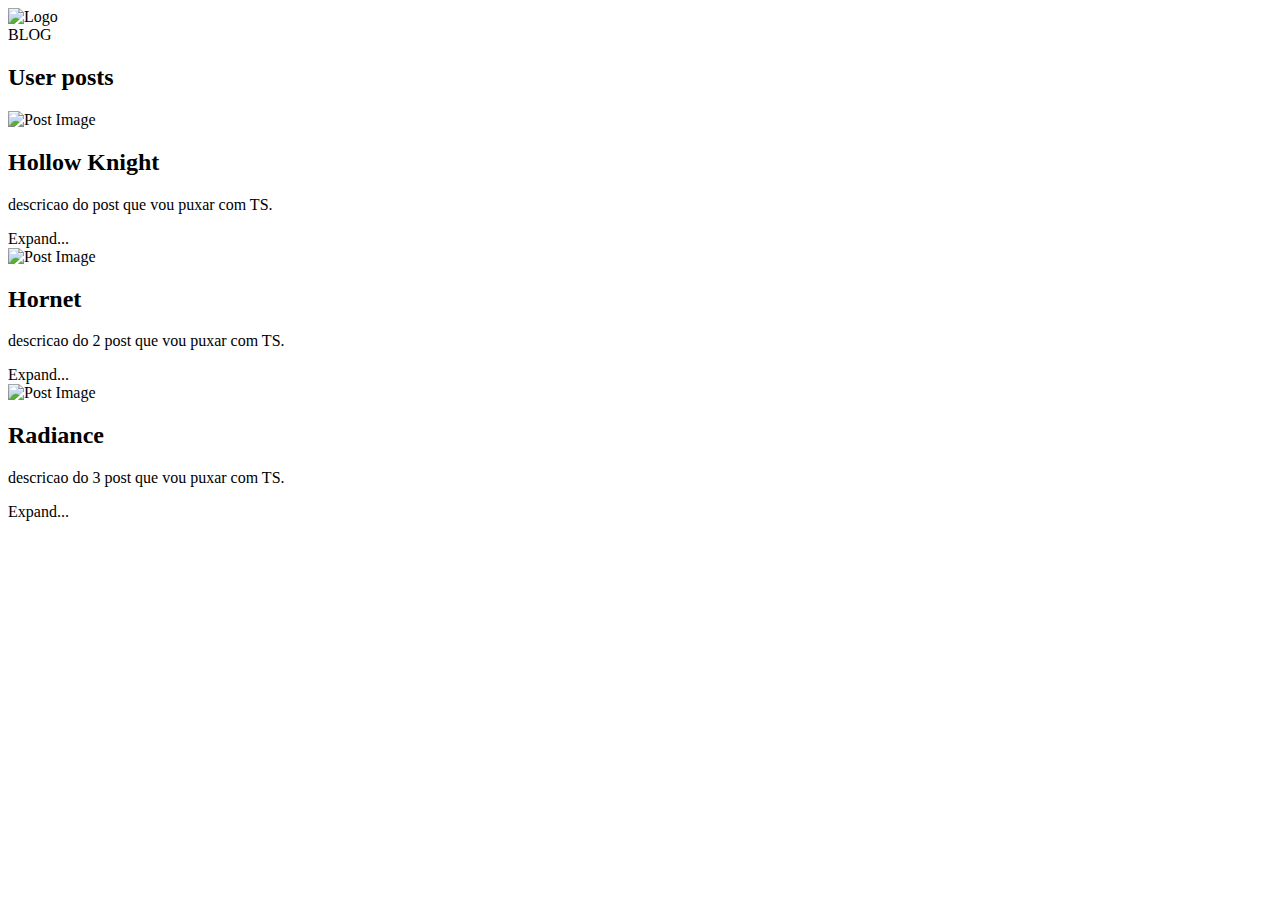
==== index.html @ 04d4fe0a "PÁGINA HOME ADICIONADA" ====
<!DOCTYPE html>
<html lang="en">
<head>
    <meta charset="UTF-8">
    <meta name="viewport" content="width=device-width, initial-scale=1.0">
    <title>Blog</title>
</head>
<body>
    <section class="container">
        <header class="header">
            <img class="logo" src="img/logomarca.png" alt="Logo" />
            <section class="title">BLOG</section>
            <link rel="stylesheet" type="text/css" href="style.css">
        </header>
        <section class="user-posts">
            <div class="user-posts-container">
                <h2 class="user-posts-title">User posts</h2>
                <div class="user-posts-divider"></div>
            </div>
        </section>
        <article class="post">
            <section class="post-content">
                <img class="post-image" src="img/hollowknight.png" alt="Post Image" />
                <h2 class="post-title"> Hollow Knight</h2>
                <section class="description">
                    <p>
                        descricao do post que vou puxar com TS.
                    </p>
                </section>
                <section class="expand">Expand...</div>
            </section>
        </article>
        <article class="post">
            <section class="post-content">
                <img class="post-image" src="img/hornet.png" alt="Post Image" />
                <h2 class="post-title"> Hornet </h2>
                <section class="description">
                    <p>
                        descricao do 2 post que vou puxar com TS.
                    </p>
                </section>
                <section class="expand">Expand...</div>
            </section>
        </article>
        <article class="post">
            <section class="post-content">
                <img class="post-image" src="img/radiance.png" alt="Post Image" />
                <h2 class="post-title"> Radiance </h2>
                <section class="description">
                    <p>
                        descricao do  3 post que vou puxar com TS.
                    </p>
                </section>
                <section class="expand">Expand...</div>
            </section>
        </article>
    </section>
</body>
</html>
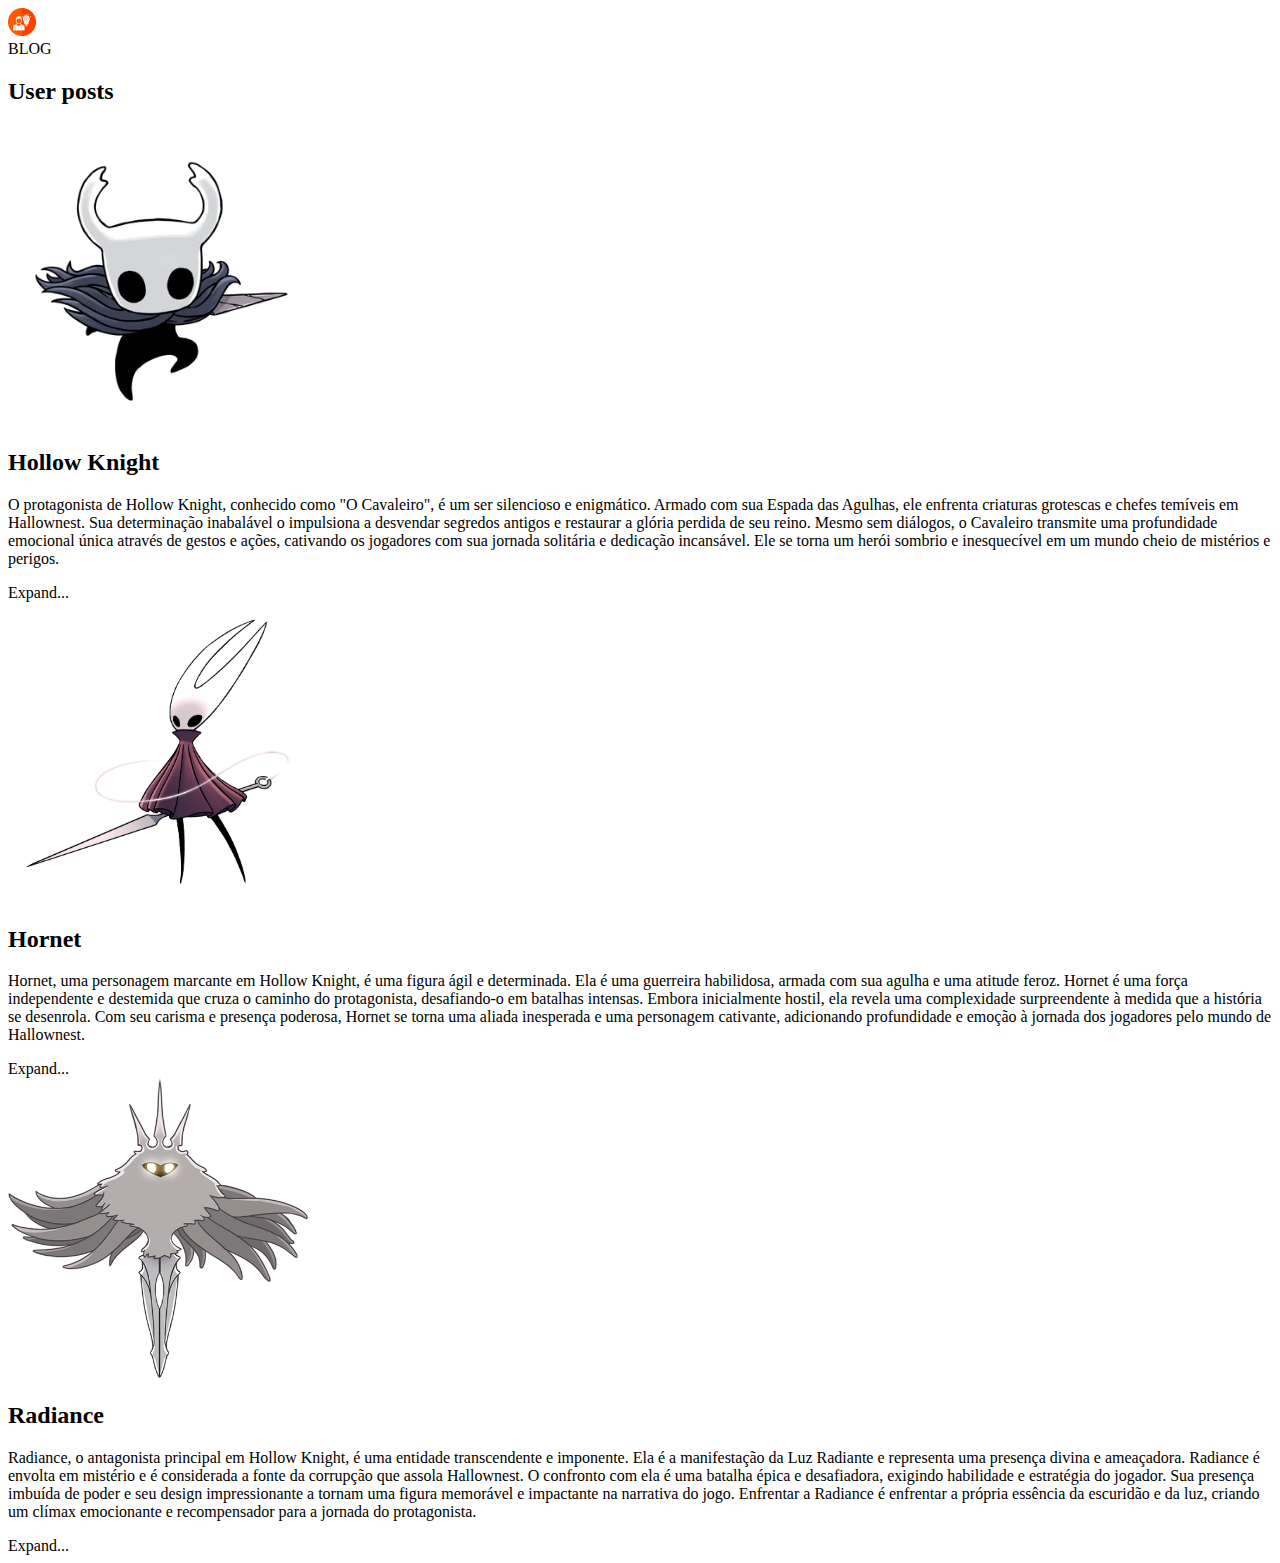
==== commit f12a96b6: "DESCRIÇÕES ATUALIZADAS" ====
--- a/index.html
+++ b/index.html
@@ -24,7 +24,12 @@
                 <h2 class="post-title"> Hollow Knight</h2>
                 <section class="description">
                     <p>
-                        descricao do post que vou puxar com TS.
+                        O protagonista de Hollow Knight, conhecido como "O Cavaleiro", é um ser silencioso e enigmático. Armado com sua
+                        Espada das Agulhas, ele enfrenta criaturas grotescas e chefes temíveis em Hallownest. Sua determinação inabalável o
+                        impulsiona a desvendar segredos antigos e restaurar a glória perdida de seu reino. Mesmo sem diálogos, o Cavaleiro
+                        transmite uma profundidade emocional única através de gestos e ações, cativando os jogadores com sua jornada
+                        solitária e dedicação incansável. Ele se torna um herói sombrio e inesquecível em um mundo cheio de mistérios e
+                        perigos.
                     </p>
                 </section>
                 <section class="expand">Expand...</div>
@@ -36,7 +41,13 @@
                 <h2 class="post-title"> Hornet </h2>
                 <section class="description">
                     <p>
-                        descricao do 2 post que vou puxar com TS.
+                
+                        Hornet, uma personagem marcante em Hollow Knight, é uma figura ágil e determinada. Ela é uma guerreira
+                        habilidosa, armada com sua agulha e uma atitude feroz. Hornet é uma força independente e destemida que cruza o
+                        caminho do protagonista, desafiando-o em batalhas intensas. Embora inicialmente hostil, ela revela uma
+                        complexidade surpreendente à medida que a história se desenrola. Com seu carisma e presença poderosa, Hornet se
+                        torna uma aliada inesperada e uma personagem cativante, adicionando profundidade e emoção à jornada dos
+                        jogadores pelo mundo de Hallownest.
                     </p>
                 </section>
                 <section class="expand">Expand...</div>
@@ -48,7 +59,12 @@
                 <h2 class="post-title"> Radiance </h2>
                 <section class="description">
                     <p>
-                        descricao do  3 post que vou puxar com TS.
+                        Radiance, o antagonista principal em Hollow Knight, é uma entidade transcendente e imponente. Ela é a manifestação da
+                        Luz Radiante e representa uma presença divina e ameaçadora. Radiance é envolta em mistério e é considerada a fonte
+                        da corrupção que assola Hallownest. O confronto com ela é uma batalha épica e desafiadora, exigindo habilidade e
+                        estratégia do jogador. Sua presença imbuída de poder e seu design impressionante a tornam uma figura memorável e
+                        impactante na narrativa do jogo. Enfrentar a Radiance é enfrentar a própria essência da escuridão e da luz, criando
+                        um clímax emocionante e recompensador para a jornada do protagonista.
                     </p>
                 </section>
                 <section class="expand">Expand...</div>
--- a/style.css
+++ b/style.css
@@ -0,0 +1,4 @@
+.post-image{
+    width: 300px;
+    height: 300px;
+}
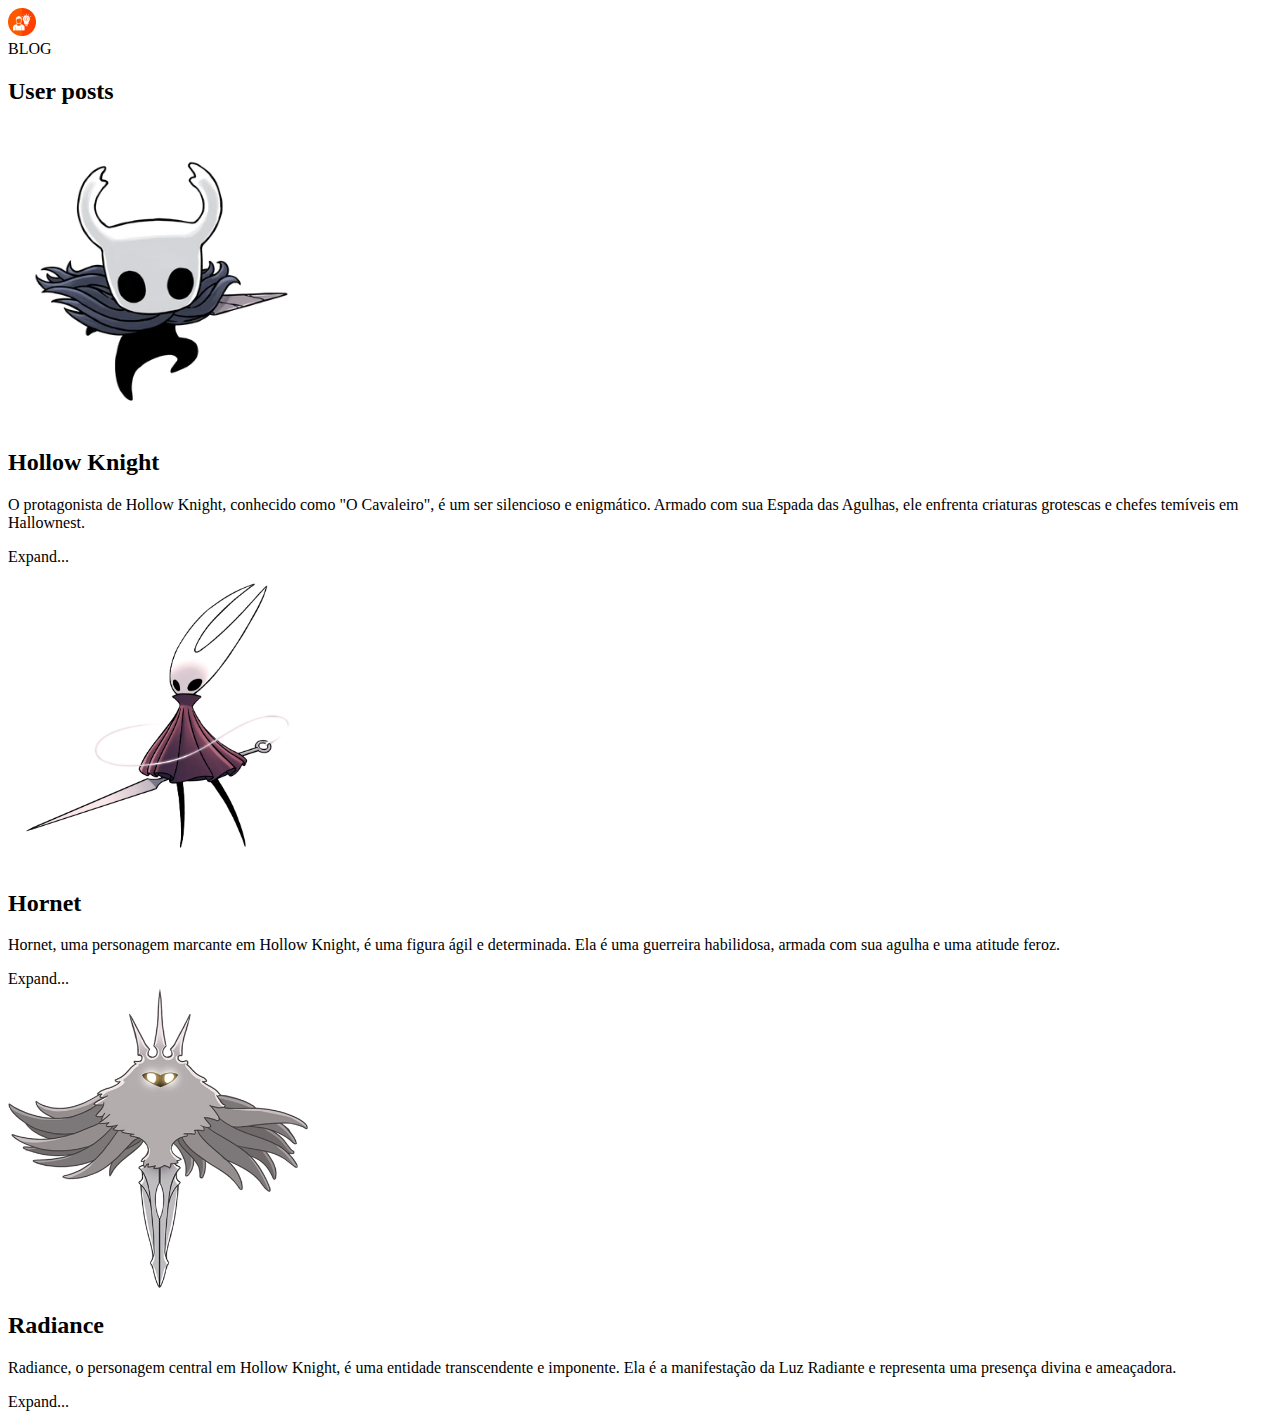
==== commit 0085855e: "Descrições finalizadas" ====
--- a/index.html
+++ b/index.html
@@ -24,12 +24,8 @@
                 <h2 class="post-title"> Hollow Knight</h2>
                 <section class="description">
                     <p>
-                        O protagonista de Hollow Knight, conhecido como "O Cavaleiro", é um ser silencioso e enigmático. Armado com sua
-                        Espada das Agulhas, ele enfrenta criaturas grotescas e chefes temíveis em Hallownest. Sua determinação inabalável o
-                        impulsiona a desvendar segredos antigos e restaurar a glória perdida de seu reino. Mesmo sem diálogos, o Cavaleiro
-                        transmite uma profundidade emocional única através de gestos e ações, cativando os jogadores com sua jornada
-                        solitária e dedicação incansável. Ele se torna um herói sombrio e inesquecível em um mundo cheio de mistérios e
-                        perigos.
+                        O protagonista de Hollow Knight, conhecido como "O Cavaleiro", é um ser silencioso e enigmático.
+                        Armado com sua Espada das Agulhas, ele enfrenta criaturas grotescas e chefes temíveis em Hallownest.
                     </p>
                 </section>
                 <section class="expand">Expand...</div>
@@ -41,13 +37,8 @@
                 <h2 class="post-title"> Hornet </h2>
                 <section class="description">
                     <p>
-                
-                        Hornet, uma personagem marcante em Hollow Knight, é uma figura ágil e determinada. Ela é uma guerreira
-                        habilidosa, armada com sua agulha e uma atitude feroz. Hornet é uma força independente e destemida que cruza o
-                        caminho do protagonista, desafiando-o em batalhas intensas. Embora inicialmente hostil, ela revela uma
-                        complexidade surpreendente à medida que a história se desenrola. Com seu carisma e presença poderosa, Hornet se
-                        torna uma aliada inesperada e uma personagem cativante, adicionando profundidade e emoção à jornada dos
-                        jogadores pelo mundo de Hallownest.
+                        Hornet, uma personagem marcante em Hollow Knight, é uma figura ágil e determinada. Ela é uma guerreira habilidosa,
+                        armada com sua agulha e uma atitude feroz.
                     </p>
                 </section>
                 <section class="expand">Expand...</div>
@@ -59,14 +50,10 @@
                 <h2 class="post-title"> Radiance </h2>
                 <section class="description">
                     <p>
-                        Radiance, o antagonista principal em Hollow Knight, é uma entidade transcendente e imponente. Ela é a manifestação da
-                        Luz Radiante e representa uma presença divina e ameaçadora. Radiance é envolta em mistério e é considerada a fonte
-                        da corrupção que assola Hallownest. O confronto com ela é uma batalha épica e desafiadora, exigindo habilidade e
-                        estratégia do jogador. Sua presença imbuída de poder e seu design impressionante a tornam uma figura memorável e
-                        impactante na narrativa do jogo. Enfrentar a Radiance é enfrentar a própria essência da escuridão e da luz, criando
-                        um clímax emocionante e recompensador para a jornada do protagonista.
+                        Radiance, o personagem central em Hollow Knight, é uma entidade transcendente e imponente. Ela é a manifestação da
+                        Luz Radiante e representa uma presença divina e ameaçadora.
                     </p>
-                </section>
+                    </section>
                 <section class="expand">Expand...</div>
             </section>
         </article>
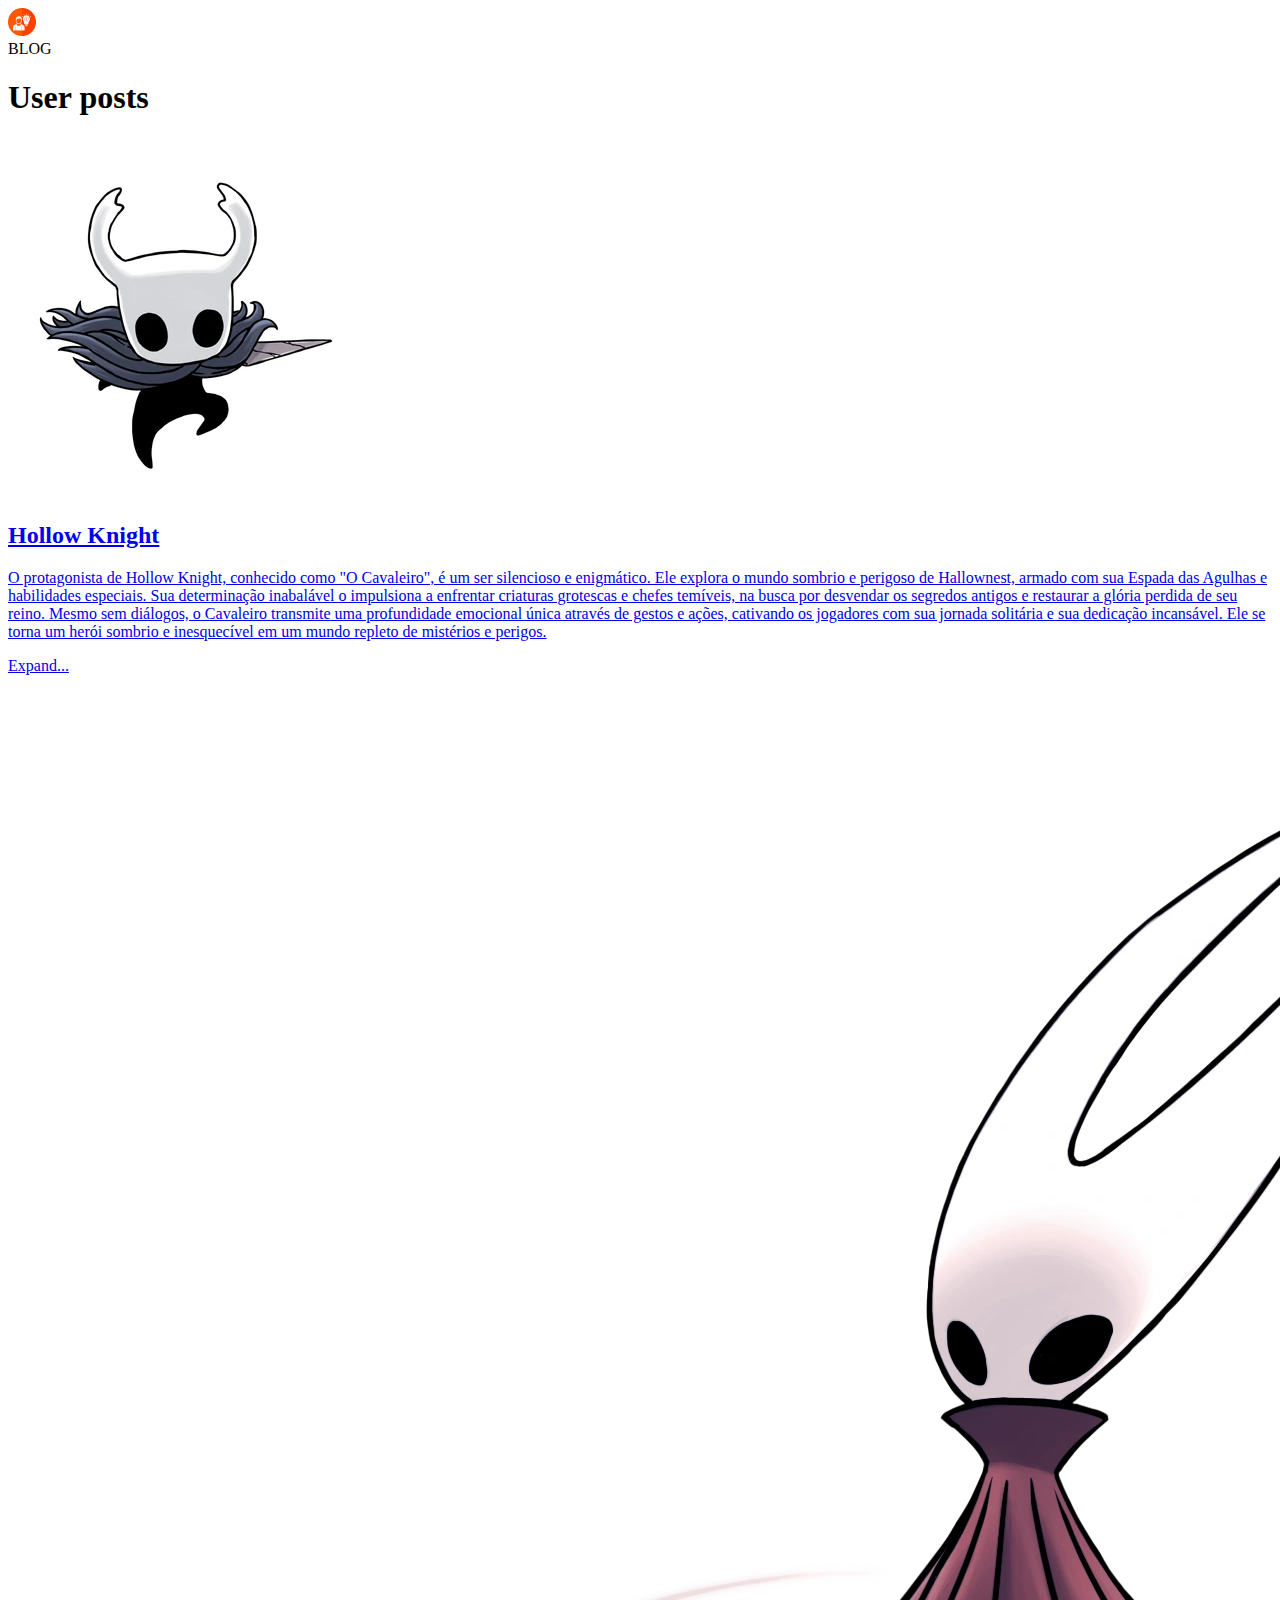
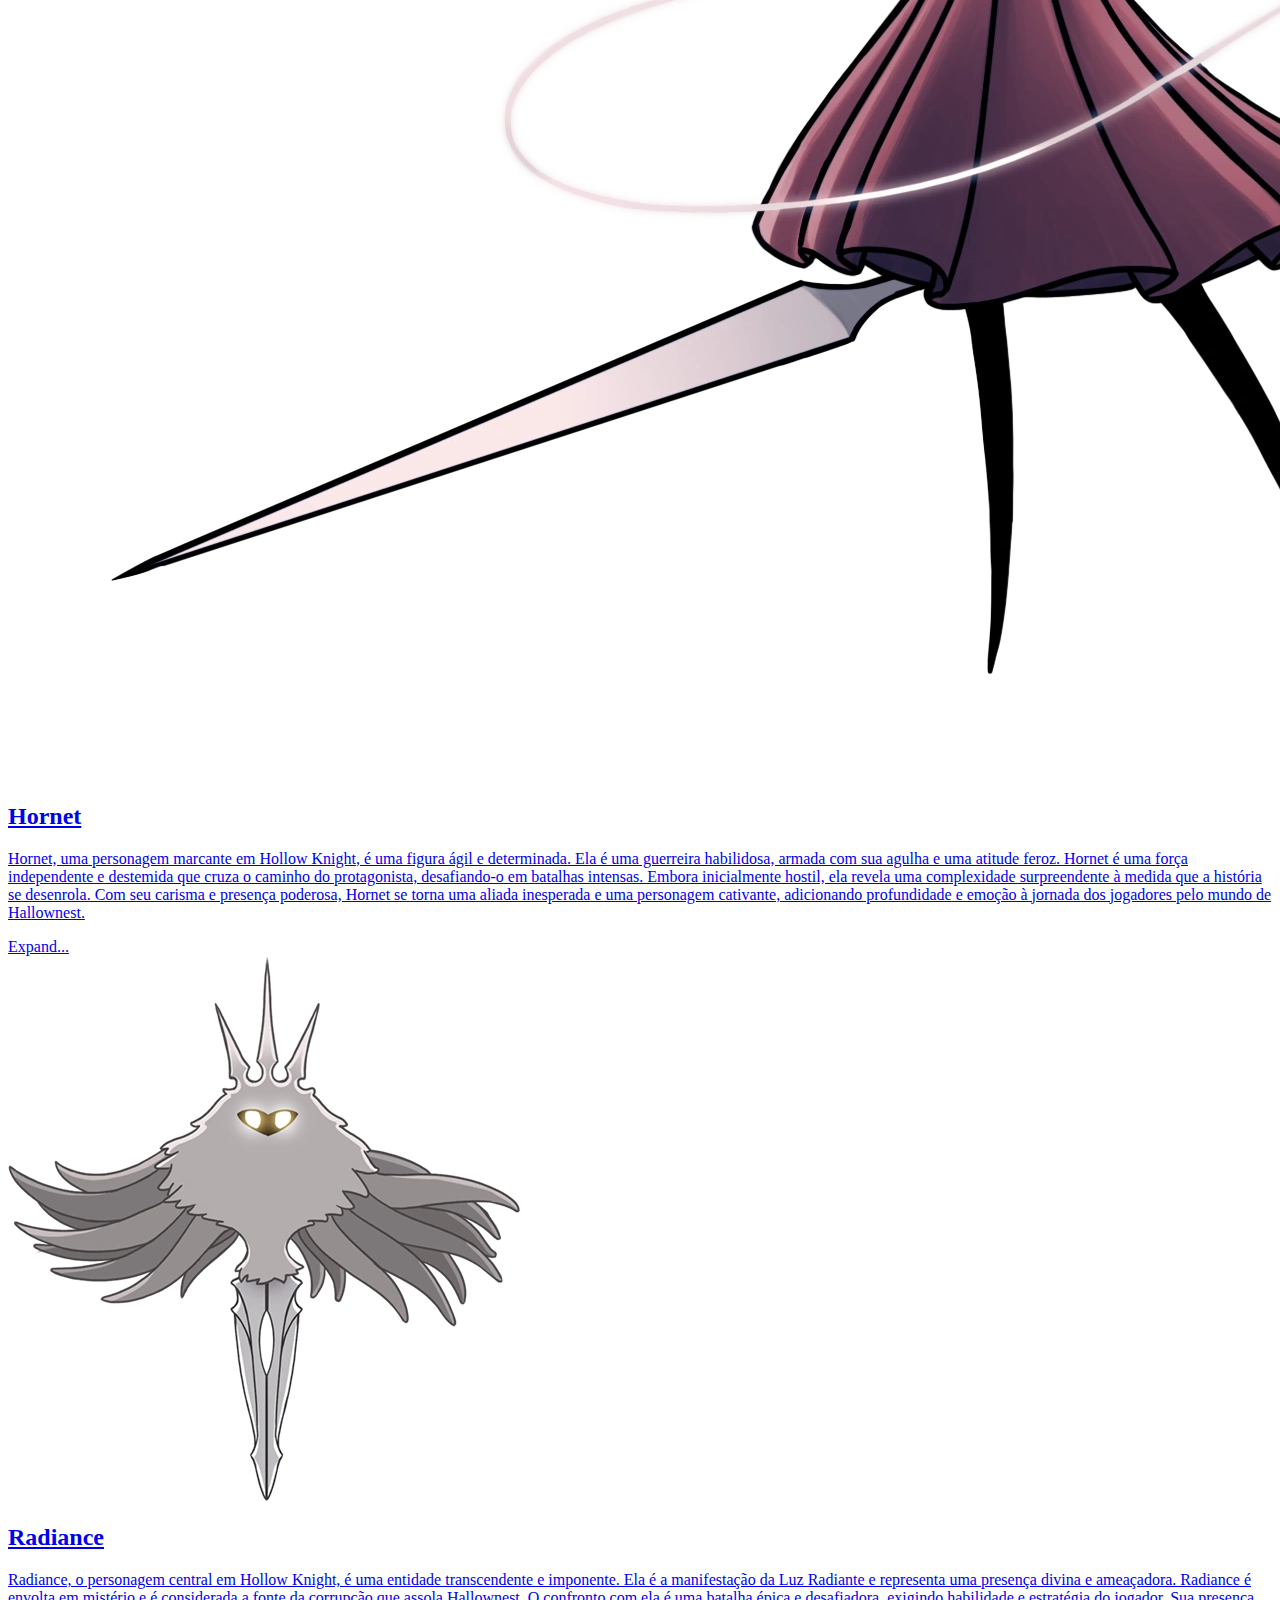
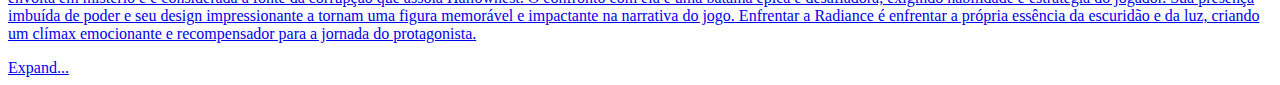
==== commit 4ae2a46c: "Html HOME finalizado" ====
--- a/index.html
+++ b/index.html
@@ -1,62 +1,67 @@
 <!DOCTYPE html>
-<html lang="en">
+<html lang="pt-BR">
 <head>
     <meta charset="UTF-8">
-    <meta name="viewport" content="width=device-width, initial-scale=1.0">
     <title>Blog</title>
+    <link rel="stylesheet" href="style.css">
 </head>
 <body>
-    <section class="container">
-        <header class="header">
-            <img class="logo" src="img/logomarca.png" alt="Logo" />
-            <section class="title">BLOG</section>
-            <link rel="stylesheet" type="text/css" href="style.css">
-        </header>
-        <section class="user-posts">
-            <div class="user-posts-container">
-                <h2 class="user-posts-title">User posts</h2>
-                <div class="user-posts-divider"></div>
-            </div>
-        </section>
-        <article class="post">
-            <section class="post-content">
-                <img class="post-image" src="img/hollowknight.png" alt="Post Image" />
-                <h2 class="post-title"> Hollow Knight</h2>
-                <section class="description">
-                    <p>
-                        O protagonista de Hollow Knight, conhecido como "O Cavaleiro", é um ser silencioso e enigmático.
-                        Armado com sua Espada das Agulhas, ele enfrenta criaturas grotescas e chefes temíveis em Hallownest.
-                    </p>
-                </section>
-                <section class="expand">Expand...</div>
-            </section>
-        </article>
-        <article class="post">
-            <section class="post-content">
-                <img class="post-image" src="img/hornet.png" alt="Post Image" />
-                <h2 class="post-title"> Hornet </h2>
-                <section class="description">
-                    <p>
-                        Hornet, uma personagem marcante em Hollow Knight, é uma figura ágil e determinada. Ela é uma guerreira habilidosa,
-                        armada com sua agulha e uma atitude feroz.
-                    </p>
-                </section>
-                <section class="expand">Expand...</div>
-            </section>
-        </article>
-        <article class="post">
-            <section class="post-content">
-                <img class="post-image" src="img/radiance.png" alt="Post Image" />
-                <h2 class="post-title"> Radiance </h2>
-                <section class="description">
-                    <p>
-                        Radiance, o personagem central em Hollow Knight, é uma entidade transcendente e imponente. Ela é a manifestação da
-                        Luz Radiante e representa uma presença divina e ameaçadora.
-                    </p>
-                    </section>
-                <section class="expand">Expand...</div>
-            </section>
-        </article>
+    <header>
+        <img class="logo" src="img/logomarca.png" alt="Logo">
+        <div class="blog-title">BLOG</div>
+    </header>
+
+    <section class="section-header">
+        <h1>User posts</h1>
+        <div class="line-header"></div>
     </section>
+    
+    <main class="posts-container">
+      <section class="post">
+        <a href="hollowknight.html">
+          <img src="img/hollowknight.png" alt="Post Image">
+          <h2>Hollow Knight</h2>
+          <p>O protagonista de Hollow Knight, conhecido como "O Cavaleiro", é um ser silencioso e enigmático. Ele explora o
+            mundo sombrio e perigoso de Hallownest, armado com sua Espada das Agulhas e habilidades especiais. Sua
+            determinação
+            inabalável o impulsiona a enfrentar criaturas grotescas e chefes temíveis, na busca por desvendar os segredos
+            antigos e restaurar a glória perdida de seu reino. Mesmo sem diálogos, o Cavaleiro transmite uma profundidade
+            emocional única através de gestos e ações, cativando os jogadores com sua jornada solitária e sua dedicação
+            incansável. Ele se torna um herói sombrio e inesquecível em um mundo repleto de mistérios e perigos.</p>
+          <div class="expand">Expand...</div>
+        </a>
+      </section>
+      <section class="post">
+        <a href="hornet.html">
+          <img src="img/hornet.png" alt="Post Image">
+          <h2>Hornet</h2>
+          <p>Hornet, uma personagem marcante em Hollow Knight, é uma figura ágil e determinada. Ela é uma guerreira
+            habilidosa,
+            armada com sua agulha e uma atitude feroz. Hornet é uma força independente e destemida que cruza o caminho do
+            protagonista, desafiando-o em batalhas intensas. Embora inicialmente hostil, ela revela uma complexidade
+            surpreendente à medida que a história se desenrola. Com seu carisma e presença poderosa, Hornet se torna uma
+            aliada
+            inesperada e uma personagem cativante, adicionando profundidade e emoção à jornada dos jogadores pelo mundo de
+            Hallownest.</p>
+          <div class="expand">Expand...</div>
+        </a>
+      </section>
+      <section class="post">
+        <a href="radiance.html">
+          <img src="img/radiance.png" alt="Post Image">
+          <h2>Radiance</h2>
+          <p>Radiance, o personagem central em Hollow Knight, é uma entidade transcendente e imponente. Ela é a manifestação
+            da
+            Luz Radiante e representa uma presença divina e ameaçadora. Radiance é envolta em mistério e é considerada a
+            fonte
+            da corrupção que assola Hallownest. O confronto com ela é uma batalha épica e desafiadora, exigindo habilidade e
+            estratégia do jogador. Sua presença imbuída de poder e seu design impressionante a tornam uma figura memorável e
+            impactante na narrativa do jogo. Enfrentar a Radiance é enfrentar a própria essência da escuridão e da luz,
+            criando
+            um clímax emocionante e recompensador para a jornada do protagonista.</p>
+          <div class="expand">Expand...</div>
+        </a>
+      </section>
+    </main>
 </body>
-</html>+</html>
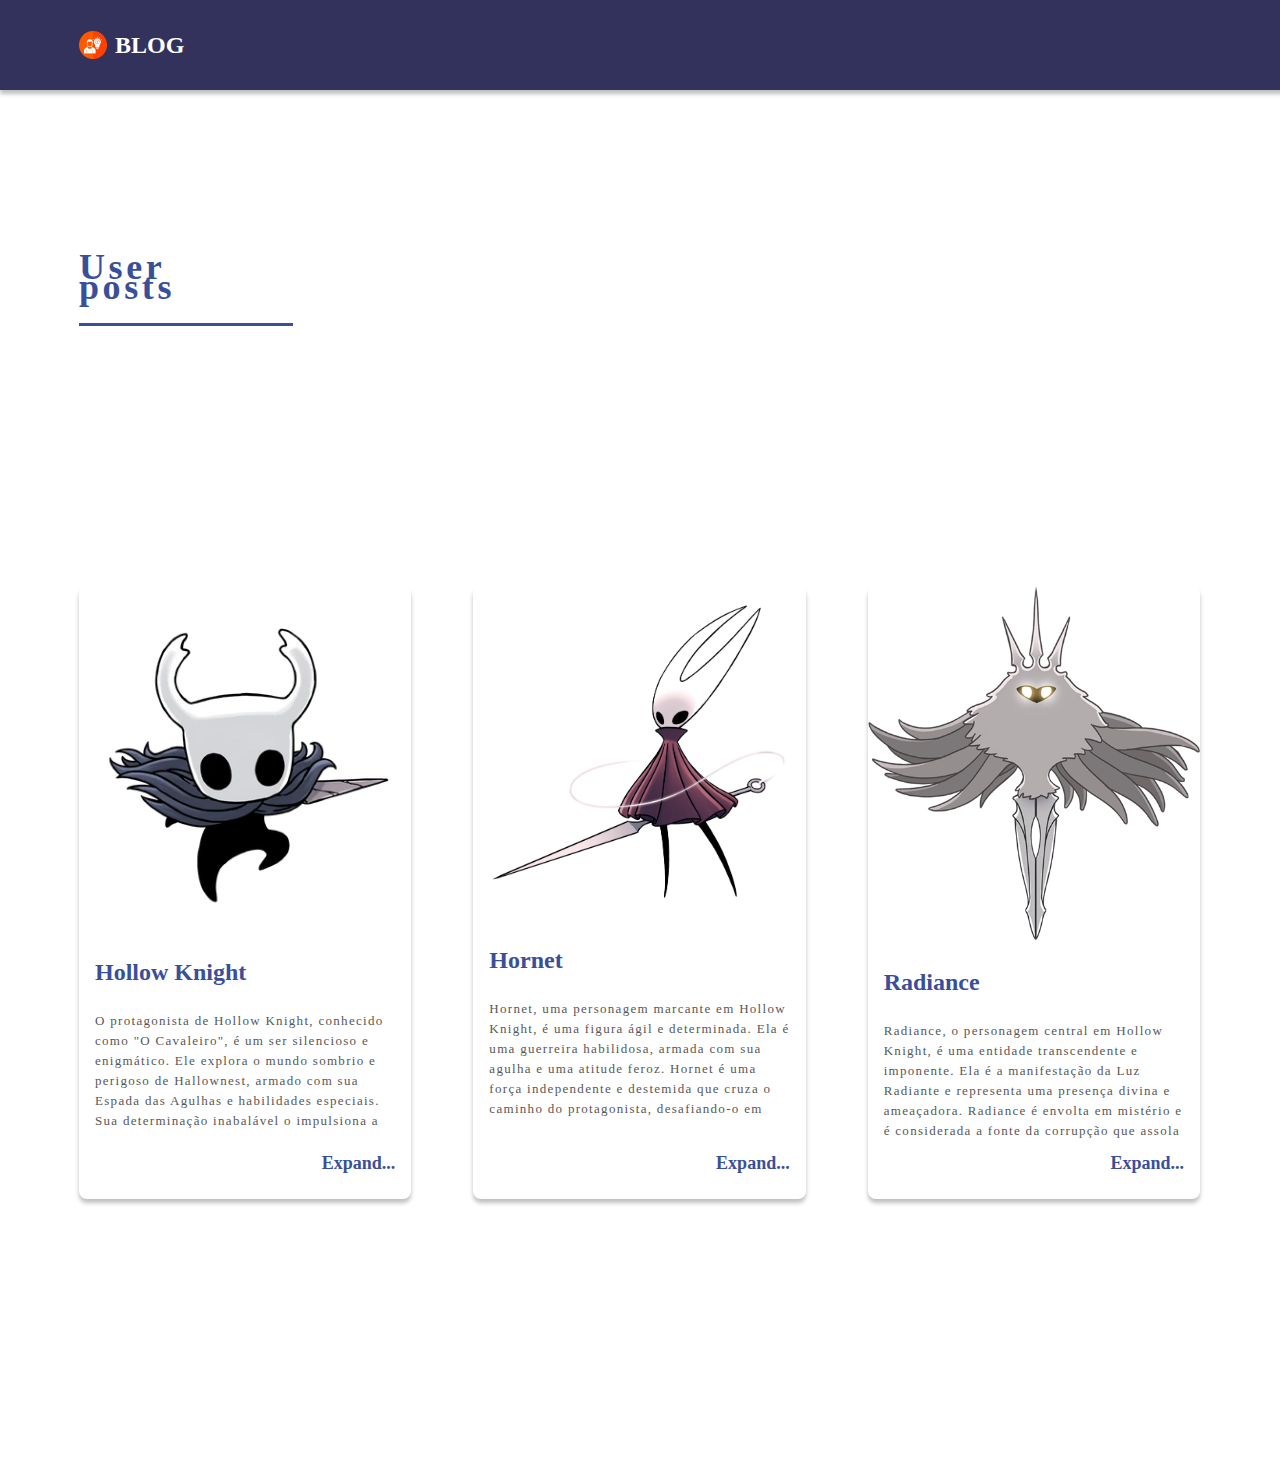
==== commit 146d28be: "Lista de Objetos Criadas e QuerySelector funcionando" ====
--- a/index.html
+++ b/index.html
@@ -4,6 +4,7 @@
     <meta charset="UTF-8">
     <title>Blog</title>
     <link rel="stylesheet" href="style.css">
+    <script src="data.js" defer></script>
 </head>
 <body>
     <header>
@@ -17,51 +18,6 @@
     </section>
     
     <main class="posts-container">
-      <section class="post">
-        <a href="hollowknight.html">
-          <img src="img/hollowknight.png" alt="Post Image">
-          <h2>Hollow Knight</h2>
-          <p>O protagonista de Hollow Knight, conhecido como "O Cavaleiro", é um ser silencioso e enigmático. Ele explora o
-            mundo sombrio e perigoso de Hallownest, armado com sua Espada das Agulhas e habilidades especiais. Sua
-            determinação
-            inabalável o impulsiona a enfrentar criaturas grotescas e chefes temíveis, na busca por desvendar os segredos
-            antigos e restaurar a glória perdida de seu reino. Mesmo sem diálogos, o Cavaleiro transmite uma profundidade
-            emocional única através de gestos e ações, cativando os jogadores com sua jornada solitária e sua dedicação
-            incansável. Ele se torna um herói sombrio e inesquecível em um mundo repleto de mistérios e perigos.</p>
-          <div class="expand">Expand...</div>
-        </a>
-      </section>
-      <section class="post">
-        <a href="hornet.html">
-          <img src="img/hornet.png" alt="Post Image">
-          <h2>Hornet</h2>
-          <p>Hornet, uma personagem marcante em Hollow Knight, é uma figura ágil e determinada. Ela é uma guerreira
-            habilidosa,
-            armada com sua agulha e uma atitude feroz. Hornet é uma força independente e destemida que cruza o caminho do
-            protagonista, desafiando-o em batalhas intensas. Embora inicialmente hostil, ela revela uma complexidade
-            surpreendente à medida que a história se desenrola. Com seu carisma e presença poderosa, Hornet se torna uma
-            aliada
-            inesperada e uma personagem cativante, adicionando profundidade e emoção à jornada dos jogadores pelo mundo de
-            Hallownest.</p>
-          <div class="expand">Expand...</div>
-        </a>
-      </section>
-      <section class="post">
-        <a href="radiance.html">
-          <img src="img/radiance.png" alt="Post Image">
-          <h2>Radiance</h2>
-          <p>Radiance, o personagem central em Hollow Knight, é uma entidade transcendente e imponente. Ela é a manifestação
-            da
-            Luz Radiante e representa uma presença divina e ameaçadora. Radiance é envolta em mistério e é considerada a
-            fonte
-            da corrupção que assola Hallownest. O confronto com ela é uma batalha épica e desafiadora, exigindo habilidade e
-            estratégia do jogador. Sua presença imbuída de poder e seu design impressionante a tornam uma figura memorável e
-            impactante na narrativa do jogo. Enfrentar a Radiance é enfrentar a própria essência da escuridão e da luz,
-            criando
-            um clímax emocionante e recompensador para a jornada do protagonista.</p>
-          <div class="expand">Expand...</div>
-        </a>
-      </section>
     </main>
 </body>
 </html>
--- a/style.css
+++ b/style.css
@@ -1,4 +1,113 @@
-.post-image{
-    width: 300px;
-    height: 300px;
+body {
+    background: white;
+    margin: 0;
+    padding: 0;
+    box-sizing: border-box;
 }
+
+header {
+    width: 100%;
+    height: 60px;
+    padding: 15px 79px;
+    background: #32325D;
+    box-shadow: 0px 4px 4px rgba(0, 0, 0, 0.25);
+    display: flex;
+    align-items: center;
+    gap: 8px;
+}
+
+.logo {
+    width: 28px;
+    height: 28px;
+}
+
+.blog-title {
+    color: white;
+    font-size: 24px;
+    font-weight: 600;
+    font-family: Inter;
+}
+
+.section-header {
+    margin-top: 167px;
+    margin-left: 79px;
+    margin-right: 1212px;
+}
+
+.section-header h1 {
+    color: #3A4F9A;
+    font-size: 36px;
+    font-weight: 600;
+    line-height: 20px;
+    letter-spacing: 3.6px;
+    margin-bottom: 26px;
+}
+
+.line-header {
+    width: 214px;
+    height: 0;
+    flex-shrink: 0;
+    border-top: 3px solid #3A4F9A;
+}
+
+.posts-container {
+    display: flex;
+    justify-content: space-between;
+    padding: 260px 80px 260px 79px;
+    gap: 62px;
+}
+
+.post {
+    width: 409px;
+    background: white;
+    box-shadow: 0px 4px 4px rgba(0, 0, 0, 0.25);
+    border-radius: 8px;
+    position: relative;
+    padding-bottom: 45px;
+    text-decoration: none;
+    color: inherit;
+}
+
+.post a {
+    text-decoration: none;
+    color: inherit;
+}
+
+.post:nth-child(2) {
+    margin-left: auto;
+    margin-right: auto;
+}
+
+.post img {
+    width: 100%;
+    border-radius: 8px 8px 0 0;
+}
+
+.post h2 {
+    font-size: 24px;
+    font-weight: 600;
+    color: #3A4F9A;
+    margin: 25px 0;
+    padding: 0 16px;
+}
+
+.post p {
+    padding: 0 16px;
+    height: 120px;
+    overflow: hidden;
+    color: #575757;
+    font-size: 13px;
+    font-family: Inter;
+    font-weight: 300;
+    line-height: 20px;
+    letter-spacing: 1.3px;
+}
+
+.expand {
+    position: absolute;
+    bottom: 25px;
+    right: 16px;
+    font-size: 18px;
+    font-weight: 600;
+    color: #3A4F9A;
+}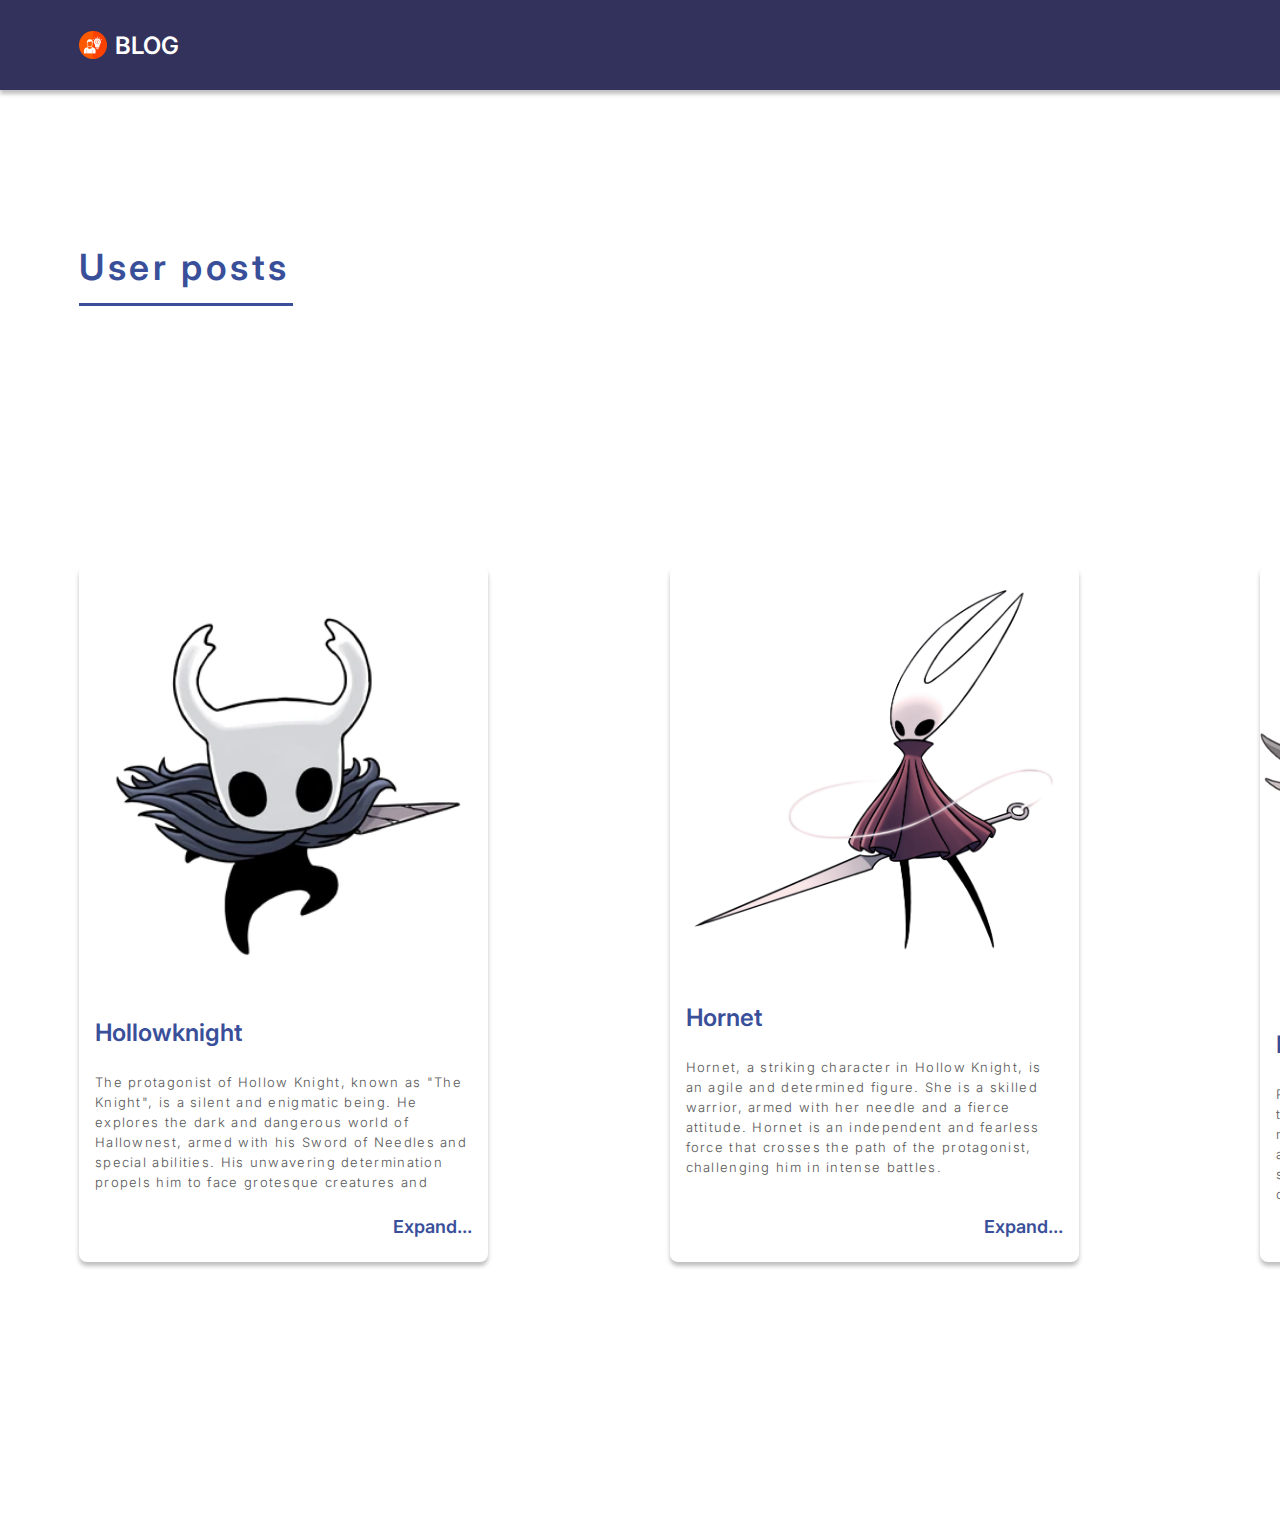
==== commit 5fa58d59: "organizando css em pasta" ====
--- a/index.html
+++ b/index.html
@@ -3,7 +3,7 @@
 <head>
     <meta charset="UTF-8">
     <title>Blog</title>
-    <link rel="stylesheet" href="style.css">
+    <link rel="stylesheet" href="css/style.css">
     <script src="data.js" defer></script>
 </head>
 <body>
--- a/css/style.css
+++ b/css/style.css
@@ -0,0 +1,133 @@
+@import url('https://fonts.googleapis.com/css2?family=Inter:wght@400;500;600;700&display=swap');
+
+
+body {
+    background: white;
+    margin: 0;
+    padding: 0;
+    box-sizing: border-box;
+    width: 1749px;
+    height: 982px;
+    font-family: 'Inter', sans-serif;
+}
+
+header {
+    width: 100%;
+    height: 60px;
+    padding: 15px 79px;
+    background: #32325D;
+    box-shadow: 0px 4px 4px rgba(0, 0, 0, 0.25);
+    display: flex;
+    align-items: center;
+    gap: 8px;
+}
+
+.logo {
+    width: 28px;
+    height: 28px;
+}
+
+.blog-title {
+    color: white;
+    font-size: 24px;
+    font-weight: 600;
+    font-family: Inter;
+}
+
+.section-header {
+    margin-top: 167px;
+    margin-left: 79px;
+    margin-right: 1212px;
+}
+
+.section-header h1 {
+    color: #3A4F9A;
+    font-size: 36px;
+    font-weight: 600;
+    line-height: 20px;
+    letter-spacing: 3.6px;
+    margin-bottom: 26px;
+}
+
+.line-header {
+    width: 214px;
+    height: 0;
+    flex-shrink: 0;
+    border-top: 3px solid #3A4F9A;
+}
+
+.posts-container {
+    display: flex;
+    justify-content: space-between;
+    padding: 260px 80px 260px 79px;
+    gap: 62px;
+}
+
+.post {
+    width: 409px;
+    background: white;
+    box-shadow: 0px 4px 4px rgba(0, 0, 0, 0.25);
+    border-radius: 8px;
+    position: relative;
+    padding-bottom: 45px;
+    text-decoration: none;
+    color: inherit;
+}
+
+.post a {
+    text-decoration: none;
+    color: inherit;
+}
+
+.post:nth-child(2) {
+    margin-left: auto;
+    margin-right: auto;
+}
+
+.post img {
+    width: 100%;
+    border-radius: 8px 8px 0 0;
+}
+
+.post h2 {
+    font-size: 24px;
+    font-weight: 600;
+    color: #3A4F9A;
+    margin: 25px 0;
+    padding: 0 16px;
+}
+
+.post p {
+    padding: 0 16px;
+    height: 120px;
+    overflow: hidden;
+    color: #575757;
+    font-size: 13px;
+    font-family: Inter;
+    font-weight: 300;
+    line-height: 20px;
+    letter-spacing: 1.3px;
+}
+
+.expand {
+    position: absolute;
+    bottom: 25px;
+    right: 16px;
+    font-size: 18px;
+    font-weight: 600;
+    color: #3A4F9A;
+}
+
+::-webkit-scrollbar {
+    width: 13px;
+  }
+  
+  ::-webkit-scrollbar-track {
+    background: rgba(58, 79, 154, 0.30);
+  }
+  
+  ::-webkit-scrollbar-thumb {
+    background: rgba(0, 0, 0, 0.25);
+    border-radius: 4px;
+    box-shadow: 0px 4px 4px 0px rgba(0, 0, 0, 0.25);
+  }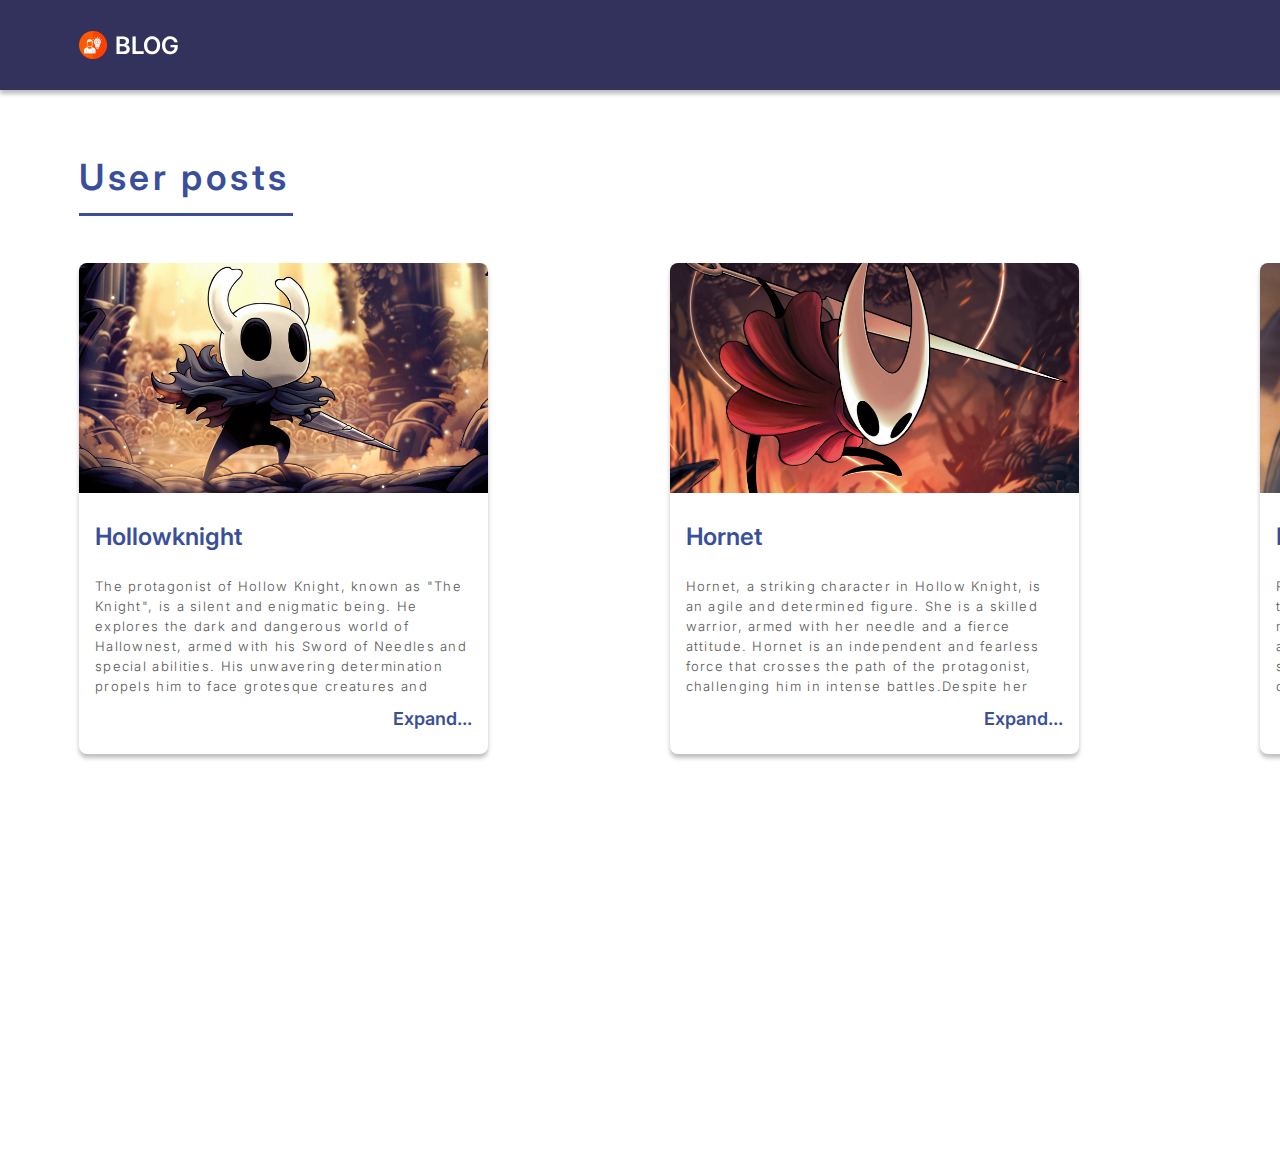
==== commit 88593695: "Last Formaction" ====
--- a/index.html
+++ b/index.html
@@ -1,11 +1,13 @@
 <!DOCTYPE html>
 <html lang="pt-BR">
+
 <head>
     <meta charset="UTF-8">
     <title>Blog</title>
     <link rel="stylesheet" href="css/style.css">
     <script src="data.js" defer></script>
 </head>
+
 <body>
     <header>
         <img class="logo" src="img/logomarca.png" alt="Logo">
@@ -16,8 +18,9 @@
         <h1>User posts</h1>
         <div class="line-header"></div>
     </section>
-    
+
     <main class="posts-container">
     </main>
 </body>
-</html>
+
+</html>--- a/css/style.css
+++ b/css/style.css
@@ -20,6 +20,9 @@
     display: flex;
     align-items: center;
     gap: 8px;
+    z-index:1;
+    position:fixed;
+    top:0;
 }
 
 .logo {
@@ -59,7 +62,7 @@
 .posts-container {
     display: flex;
     justify-content: space-between;
-    padding: 260px 80px 260px 79px;
+    padding: 47px 80px 0px 79px;
     gap: 62px;
 }
 
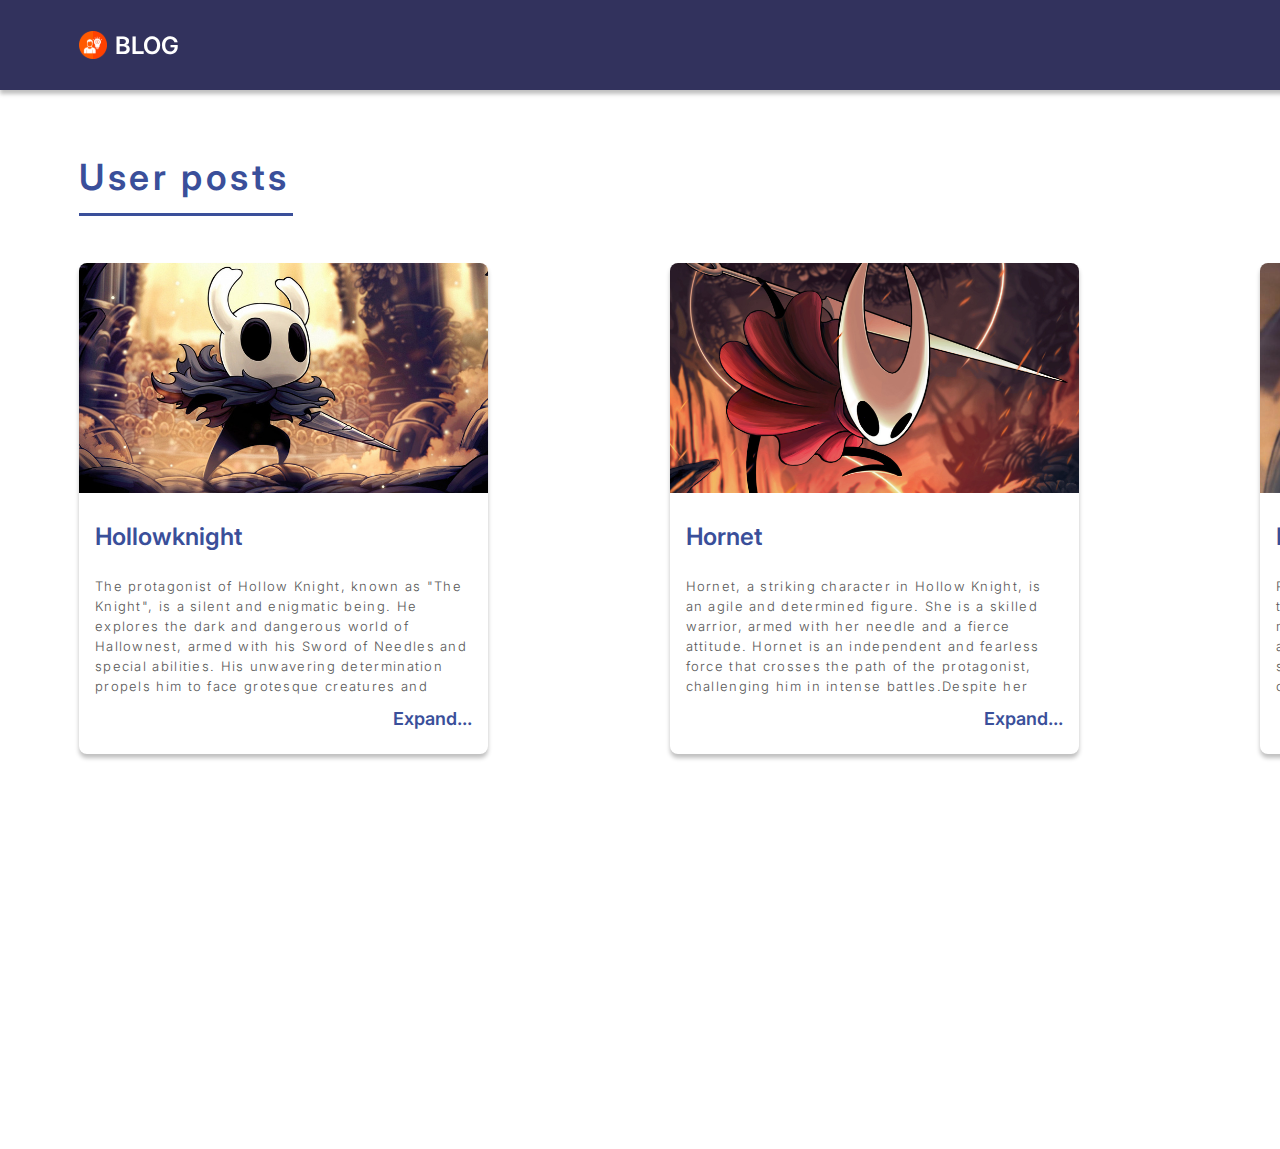
==== commit 27407dac: "Final Commit" ====
--- a/index.html
+++ b/index.html
@@ -10,7 +10,7 @@
 
 <body>
     <header>
-        <img class="logo" src="img/logomarca.png" alt="Logo">
+        <img class="logo" src="img/logomarca.svg" alt="Logo">
         <div class="blog-title">BLOG</div>
     </header>
 
